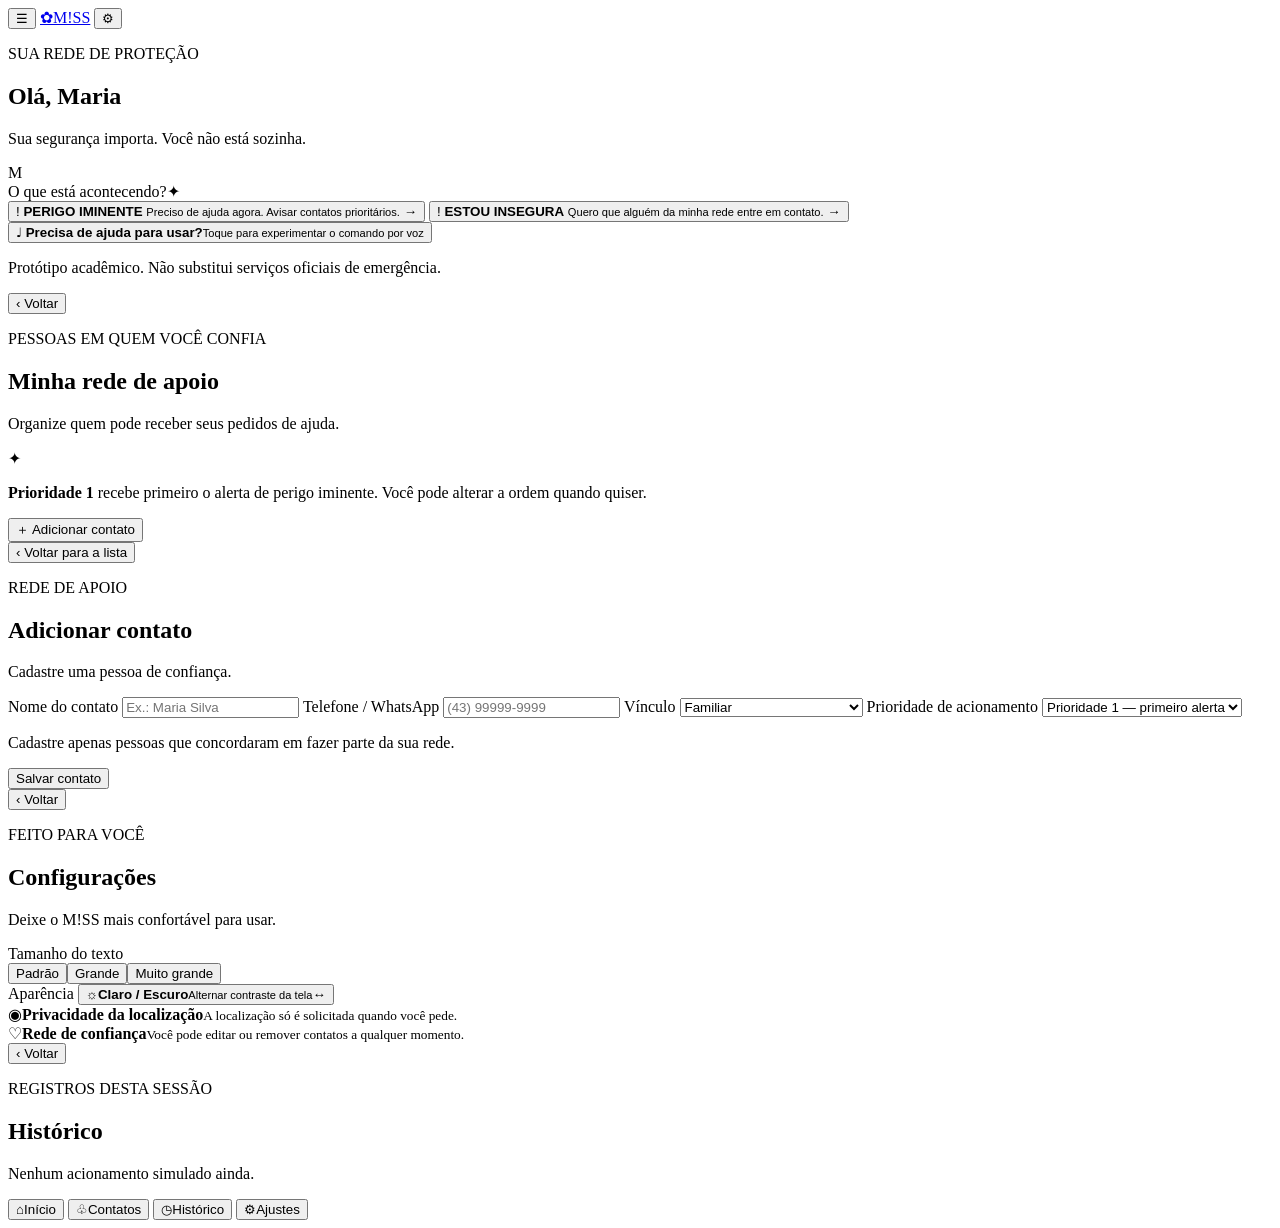
==== index.html @ 72f8124d "Add files via upload" ====
<!DOCTYPE html>
<html lang="pt-BR">
<head>
  <meta charset="UTF-8">
  <meta name="viewport" content="width=device-width, initial-scale=1">
  <meta name="theme-color" content="#fff1f4">
  <title>M!SS — Rede de proteção</title>
  <link rel="stylesheet" href="styles.css">
</head>
<body>
  <div class="app-shell">
    <header class="topbar">
      <button class="icon-button" id="menuButton" aria-label="Abrir menu">☰</button>
      <a class="logo" href="#" aria-label="M!SS início"><span class="logo-flower">✿</span>M!SS</a>
      <button class="icon-button" id="settingsButton" aria-label="Configurações">⚙</button>
    </header>

    <main>
      <section id="homeScreen" class="screen active" aria-labelledby="homeTitle">
        <div class="greeting">
          <div>
            <p class="eyebrow">SUA REDE DE PROTEÇÃO</p>
            <h1 id="homeTitle">Olá, Maria</h1>
            <p class="subheading">Sua segurança importa. Você não está sozinha.</p>
          </div>
          <div class="avatar">M</div>
        </div>

        <div class="section-label"><span>O que está acontecendo?</span><span class="sparkle">✦</span></div>

        <button class="alert-card urgent" id="dangerButton">
          <span class="alert-symbol">!</span>
          <span class="alert-text">
            <strong>PERIGO IMINENTE</strong>
            <small>Preciso de ajuda agora. Avisar contatos prioritários.</small>
          </span>
          <span class="card-arrow">→</span>
        </button>

        <button class="alert-card worried" id="unsafeButton">
          <span class="alert-symbol">!</span>
          <span class="alert-text">
            <strong>ESTOU INSEGURA</strong>
            <small>Quero que alguém da minha rede entre em contato.</small>
          </span>
          <span class="card-arrow">→</span>
        </button>

        <button class="voice-button" id="voiceButton">
          <span class="mic">♩</span>
          <span><strong>Precisa de ajuda para usar?</strong><small>Toque para experimentar o comando por voz</small></span>
        </button>
        <p class="disclaimer">Protótipo acadêmico. Não substitui serviços oficiais de emergência.</p>
      </section>

      <section id="contactsScreen" class="screen" aria-labelledby="contactsTitle">
        <button class="back-button" data-screen="homeScreen">‹ Voltar</button>
        <div class="page-heading">
          <p class="eyebrow">PESSOAS EM QUEM VOCÊ CONFIA</p>
          <h1 id="contactsTitle">Minha rede de apoio</h1>
          <p class="subheading">Organize quem pode receber seus pedidos de ajuda.</p>
        </div>
        <div class="priority-note"><span>✦</span><p><strong>Prioridade 1</strong> recebe primeiro o alerta de perigo iminente. Você pode alterar a ordem quando quiser.</p></div>
        <div id="contactList" class="contact-list"></div>
        <button id="addContactButton" class="primary-button full-width">＋ Adicionar contato</button>
      </section>

      <section id="addContactScreen" class="screen" aria-labelledby="addContactTitle">
        <button class="back-button" data-screen="contactsScreen">‹ Voltar para a lista</button>
        <div class="page-heading">
          <p class="eyebrow">REDE DE APOIO</p>
          <h1 id="addContactTitle">Adicionar contato</h1>
          <p class="subheading">Cadastre uma pessoa de confiança.</p>
        </div>
        <form id="contactForm" class="form-card">
          <label for="nameInput">Nome do contato</label>
          <input id="nameInput" name="name" required maxlength="70" placeholder="Ex.: Maria Silva">
          <label for="phoneInput">Telefone / WhatsApp</label>
          <input id="phoneInput" name="phone" type="tel" required maxlength="25" placeholder="(43) 99999-9999">
          <label for="roleInput">Vínculo</label>
          <select id="roleInput">
            <option>Familiar</option><option>Vizinha(o)</option><option>Amiga(o)</option><option>Polícia / serviço oficial</option><option>Outro contato de confiança</option>
          </select>
          <label for="priorityInput">Prioridade de acionamento</label>
          <select id="priorityInput">
            <option value="1">Prioridade 1 — primeiro alerta</option>
            <option value="2">Prioridade 2</option>
            <option value="3">Prioridade 3</option>
          </select>
          <p class="form-hint">Cadastre apenas pessoas que concordaram em fazer parte da sua rede.</p>
          <button class="primary-button full-width" type="submit">Salvar contato</button>
        </form>
      </section>

      <section id="settingsScreen" class="screen" aria-labelledby="settingsTitle">
        <button class="back-button" data-screen="homeScreen">‹ Voltar</button>
        <div class="page-heading">
          <p class="eyebrow">FEITO PARA VOCÊ</p>
          <h1 id="settingsTitle">Configurações</h1>
          <p class="subheading">Deixe o M!SS mais confortável para usar.</p>
        </div>
        <div class="settings-card">
          <label for="fontSize">Tamanho do texto</label>
          <div class="segmented">
            <button data-font="normal">Padrão</button><button data-font="large">Grande</button><button data-font="xlarge">Muito grande</button>
          </div>
          <label for="themeToggle">Aparência</label>
          <button id="themeToggle" class="setting-row"><span>☼</span><span><strong>Claro / Escuro</strong><small>Alternar contraste da tela</small></span><b>↔</b></button>
          <div class="setting-row"><span>◉</span><span><strong>Privacidade da localização</strong><small>A localização só é solicitada quando você pede.</small></span></div>
          <div class="setting-row"><span>♡</span><span><strong>Rede de confiança</strong><small>Você pode editar ou remover contatos a qualquer momento.</small></span></div>
        </div>
      </section>

      <section id="historyScreen" class="screen" aria-labelledby="historyTitle">
        <button class="back-button" data-screen="homeScreen">‹ Voltar</button>
        <div class="page-heading"><p class="eyebrow">REGISTROS DESTA SESSÃO</p><h1 id="historyTitle">Histórico</h1></div>
        <div id="historyList" class="history-list"></div>
        <p id="historyEmpty" class="empty-state">Nenhum acionamento simulado ainda.</p>
      </section>
    </main>

    <nav class="bottom-nav" aria-label="Navegação principal">
      <button class="nav-item active" data-screen="homeScreen"><span>⌂</span>Início</button>
      <button class="nav-item" data-screen="contactsScreen"><span>♧</span>Contatos</button>
      <button class="nav-item" data-screen="historyScreen"><span>◷</span>Histórico</button>
      <button class="nav-item" data-screen="settingsScreen"><span>⚙</span>Ajustes</button>
    </nav>
  </div>

  <dialog id="alertDialog" class="modal">
    <form method="dialog" id="alertForm">
      <div id="modalIcon" class="modal-icon">!</div>
      <p id="modalEyebrow" class="eyebrow">CONFIRMAÇÃO</p>
      <h2 id="modalTitle">Confirmar pedido?</h2>
      <p id="modalDescription"></p>
      <div id="modalRecipients" class="recipient-preview"></div>
      <div id="modalLocation" class="location-preview" hidden></div>
      <p class="modal-warning">Modo de demonstração: nenhuma mensagem será enviada e nenhum serviço de emergência será acionado.</p>
      <div class="modal-actions">
        <button class="secondary-button" value="cancel">Voltar</button>
        <button id="confirmAlert" class="primary-button" value="confirm">Simular pedido</button>
      </div>
    </form>
  </dialog>
  <div id="toast" class="toast" role="status" aria-live="polite" hidden></div>
  <script src="js/model.js"></script>
  <script src="js/view.js"></script>
  <script src="js/controller.js"></script>
</body>
</html>
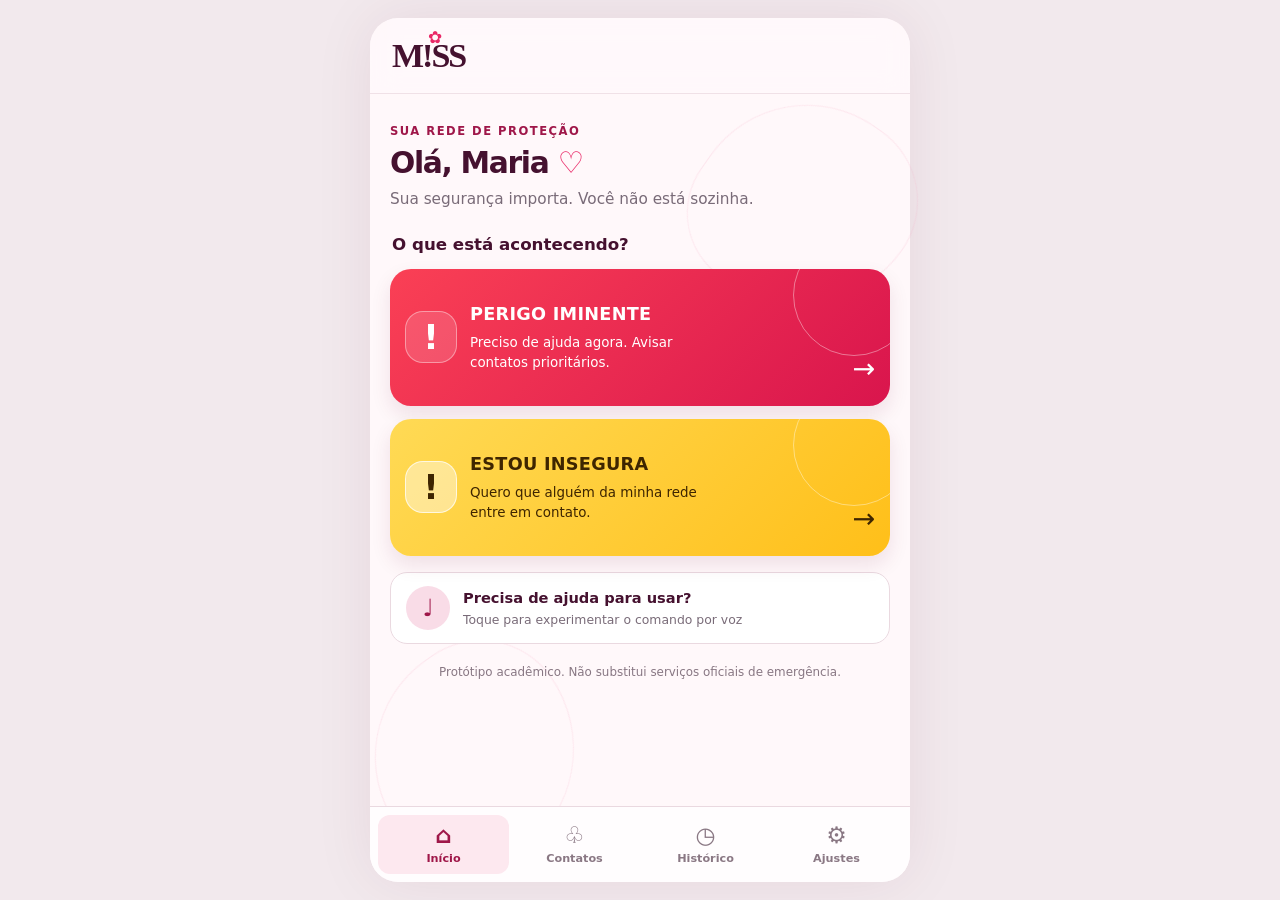
==== commit 7424cfec: "Update" ====
--- a/index.html
+++ b/index.html
@@ -10,9 +10,7 @@
 <body>
   <div class="app-shell">
     <header class="topbar">
-      <button class="icon-button" id="menuButton" aria-label="Abrir menu">☰</button>
       <a class="logo" href="#" aria-label="M!SS início"><span class="logo-flower">✿</span>M!SS</a>
-      <button class="icon-button" id="settingsButton" aria-label="Configurações">⚙</button>
     </header>
 
     <main>
@@ -20,13 +18,14 @@
         <div class="greeting">
           <div>
             <p class="eyebrow">SUA REDE DE PROTEÇÃO</p>
-            <h1 id="homeTitle">Olá, Maria</h1>
+            <h1 id="homeTitle">Olá, Maria <span class="wave">♡</span></h1>
             <p class="subheading">Sua segurança importa. Você não está sozinha.</p>
           </div>
-          <div class="avatar">M</div>
         </div>
 
-        <div class="section-label"><span>O que está acontecendo?</span><span class="sparkle">✦</span></div>
+        
+
+        <div class="section-label"><span>O que está acontecendo?</span></div>
 
         <button class="alert-card urgent" id="dangerButton">
           <span class="alert-symbol">!</span>
@@ -50,6 +49,8 @@
           <span class="mic">♩</span>
           <span><strong>Precisa de ajuda para usar?</strong><small>Toque para experimentar o comando por voz</small></span>
         </button>
+
+        
         <p class="disclaimer">Protótipo acadêmico. Não substitui serviços oficiais de emergência.</p>
       </section>
 
@@ -60,7 +61,7 @@
           <h1 id="contactsTitle">Minha rede de apoio</h1>
           <p class="subheading">Organize quem pode receber seus pedidos de ajuda.</p>
         </div>
-        <div class="priority-note"><span>✦</span><p><strong>Prioridade 1</strong> recebe primeiro o alerta de perigo iminente. Você pode alterar a ordem quando quiser.</p></div>
+        <div class="priority-note"><p><strong>Prioridade 1</strong> recebe primeiro o alerta de perigo iminente. Você pode alterar a ordem quando quiser.</p></div>
         <div id="contactList" class="contact-list"></div>
         <button id="addContactButton" class="primary-button full-width">＋ Adicionar contato</button>
       </section>
@@ -143,8 +144,8 @@
     </form>
   </dialog>
   <div id="toast" class="toast" role="status" aria-live="polite" hidden></div>
-  <script src="js/model.js"></script>
-  <script src="js/view.js"></script>
-  <script src="js/controller.js"></script>
+  <script src="model.js"></script>
+  <script src="view.js"></script>
+  <script src="controller.js"></script>
 </body>
 </html>
--- a/styles.css
+++ b/styles.css
@@ -0,0 +1,133 @@
+:root {
+  --pink:#e92867; --pink-dark:#9f1749; --rose:#f9dce7; --rose-pale:#fff5f7;
+  --plum:#45112f; --ink:#382637; --muted:#796b78; --line:#ead9e0;
+  --white:#fff; --bg:#fff8fa; --danger:#f32e3e; --danger-deep:#bd152c;
+  --yellow:#ffca2e; --yellow-deep:#6b4000; --shadow:0 12px 34px #7d244014;
+}
+*{box-sizing:border-box}
+html{font-size:17px}
+body{margin:0;background:#f2e9ed;color:var(--ink);font-family:Inter,ui-sans-serif,system-ui,-apple-system,"Segoe UI",sans-serif;line-height:1.45}
+button,input,select{font:inherit}
+button{cursor:pointer}
+button:focus-visible,input:focus-visible,select:focus-visible{outline:3px solid #4b74ff;outline-offset:3px}
+.app-shell{position:relative;width:min(100%,540px);min-height:100dvh;margin:0 auto;background:var(--bg);overflow:hidden;box-shadow:0 0 60px #5a173014}
+.app-shell::before,.app-shell::after{content:"";position:fixed;pointer-events:none;width:210px;height:210px;border:1px solid #f4a9c3;border-radius:58% 42% 62% 38%;opacity:.22;transform:rotate(35deg);z-index:0}
+.app-shell::before{top:100px;right:calc(50% - 270px)}
+.app-shell::after{bottom:40px;left:calc(50% - 270px);transform:rotate(-35deg)}
+.topbar{height:76px;padding:0 22px;display:flex;align-items:center;justify-content:space-between;border-bottom:1px solid #f0e1e7;background:#fff9fbdd;backdrop-filter:blur(14px);position:sticky;top:0;z-index:5}
+.logo{position:relative;color:var(--plum);text-decoration:none;font-family:Georgia,serif;font-size:2rem;font-weight:800;letter-spacing:-2px}
+.logo-flower{position:absolute;color:var(--pink);font-family:system-ui;font-size:1rem;top:-6px;left:36px;letter-spacing:0}
+.icon-button{border:0;background:transparent;color:var(--plum);font-size:1.5rem;width:44px;height:44px;border-radius:13px}
+.icon-button:hover{background:var(--rose)}
+main{position:relative;z-index:1;padding:24px 20px 100px}
+.screen{display:none;animation:fadein .18s ease}
+.screen.active{display:block}
+@keyframes fadein{from{opacity:.55;transform:translateY(4px)}to{opacity:1;transform:none}}
+.greeting{display:flex;justify-content:space-between;align-items:center;margin:5px 0 22px}
+.eyebrow{font-size:.68rem;letter-spacing:.13em;font-weight:850;color:var(--pink-dark);margin:0 0 6px}
+h1{font-size:1.75rem;line-height:1.15;letter-spacing:-.045em;margin:0;color:var(--plum)}
+h2{font-size:1.3rem;margin:.2rem 0 .5rem;color:var(--plum)}
+.subheading{font-size:.9rem;color:var(--muted);margin:.5rem 0 0}
+.wave{color:var(--pink)}
+.avatar{width:49px;height:49px;border-radius:18px;background:linear-gradient(140deg,#ffd8e5,#f8a8c4);color:var(--plum);display:grid;place-items:center;font-weight:850;font-size:1.3rem;border:1px solid #f0a6c0}
+.location-card{display:flex;align-items:center;gap:12px;padding:13px;background:#fff;border:1px solid var(--line);border-radius:17px;box-shadow:0 5px 20px #7d24400a;margin-bottom:25px}
+.location-icon{width:42px;height:42px;display:grid;place-items:center;background:#fce5ed;border-radius:14px;color:var(--pink-dark);font-size:1.5rem}
+.location-copy{flex:1;min-width:0}
+.location-copy strong,.location-copy span{display:block}
+.location-copy strong{font-size:.82rem}
+.location-copy span{font-size:.72rem;color:var(--muted);margin-top:2px}
+.small-outline{background:white;border:1px solid #d98da9;color:var(--pink-dark);border-radius:10px;padding:8px 10px;font-size:.78rem;font-weight:800}
+.section-label{display:flex;justify-content:space-between;align-items:center;font-size:.98rem;font-weight:850;color:var(--plum);margin:0 2px 12px}
+.sparkle{color:var(--pink);font-size:1.3rem}
+.alert-card{width:100%;display:flex;align-items:center;gap:13px;text-align:left;border:0;border-radius:21px;padding:17px 15px;margin-bottom:13px;box-shadow:0 9px 20px #6b16351b;position:relative;overflow:hidden;min-height:137px}
+.alert-card::after{content:"";position:absolute;right:-25px;top:-35px;width:120px;height:120px;border:1px solid #ffffff65;border-radius:50%}
+.urgent{background:linear-gradient(135deg,#fa4055,#d9154d);color:white}
+.worried{background:linear-gradient(135deg,#ffda55,#ffbf19);color:#3e2500}
+.alert-symbol{flex:0 0 52px;height:52px;border-radius:18px;display:grid;place-items:center;background:#ffffff24;border:1px solid #ffffff66;font-size:2rem;font-weight:900}
+.worried .alert-symbol{background:#ffffff68;border-color:#ffffffb5}
+.alert-text{display:grid;gap:5px;flex:1}
+.alert-text strong{font-size:1.04rem;letter-spacing:.015em}
+.alert-text small{font-size:.79rem;line-height:1.45;max-width:260px}
+.card-arrow{font-size:1.6rem;align-self:flex-end}
+.voice-button{display:flex;align-items:center;gap:13px;width:100%;padding:13px 15px;margin:16px 0 20px;border:1px solid var(--line);border-radius:17px;background:#fff;color:var(--plum);text-align:left}
+.mic{display:grid;place-items:center;width:44px;height:44px;border-radius:50%;background:var(--rose);color:var(--pink-dark);font-size:1.4rem}
+.voice-button strong,.voice-button small{display:block}
+.voice-button strong{font-size:.86rem}
+.voice-button small{font-size:.73rem;color:var(--muted);margin-top:3px}
+.quick-links{display:grid;gap:8px}
+.quick-links button{display:flex;align-items:center;gap:12px;border:1px solid var(--line);background:#fff;border-radius:13px;padding:13px;color:var(--plum);font-weight:750;text-align:left}
+.quick-links button span{color:var(--pink);font-size:1.3rem}
+.quick-links button b{margin-left:auto;font-size:1.4rem;font-weight:500;color:var(--muted)}
+.disclaimer{font-size:.7rem;color:#887783;text-align:center;margin:20px 10px 0}
+.bottom-nav{position:fixed;z-index:6;bottom:0;left:50%;transform:translateX(-50%);width:min(100%,540px);height:76px;display:flex;justify-content:space-around;align-items:center;padding:6px 8px calc(6px + env(safe-area-inset-bottom));background:#fffdfef0;backdrop-filter:blur(16px);border-top:1px solid var(--line)}
+.nav-item{flex:1;display:grid;justify-items:center;gap:2px;border:0;border-radius:12px;padding:7px 2px;background:transparent;color:#8a7884;font-size:.66rem;font-weight:700}
+.nav-item span{font-size:1.35rem;line-height:1.2}
+.nav-item.active{color:var(--pink-dark);background:#fde8ef}
+.back-button{border:0;background:transparent;color:var(--pink-dark);font-weight:800;padding:4px 0 18px}
+.page-heading{margin-bottom:20px}
+.priority-note{display:flex;gap:10px;background:#fff0f5;border:1px solid #f4c5d6;border-radius:14px;padding:12px;margin-bottom:15px;font-size:.78rem}
+.priority-note span{color:var(--pink);font-size:1.25rem}
+.priority-note p{margin:0}
+.priority-note strong{display:block;color:var(--pink-dark)}
+.contact-list{display:grid;gap:10px;margin-bottom:16px}
+.contact-item{display:flex;align-items:center;gap:11px;background:#fff;border:1px solid var(--line);border-radius:15px;padding:12px}
+.contact-avatar{width:45px;height:45px;flex:0 0 45px;border-radius:15px;display:grid;place-items:center;background:linear-gradient(140deg,#fbe6ed,#f7c0d3);color:var(--plum);font-weight:900}
+.contact-details{min-width:0;flex:1}
+.contact-details strong,.contact-details small{display:block;overflow-wrap:anywhere}
+.contact-details strong{font-size:.9rem}
+.contact-details small{font-size:.74rem;color:var(--muted)}
+.priority-tag{display:inline-block;margin-top:4px;padding:2px 7px;border-radius:99px;font-size:.62rem;font-weight:850;background:#fce3eb;color:#9b1d4b}
+.priority-tag.p2{background:#fff0c5;color:#745000}
+.priority-tag.p3{background:#eee3f4;color:#694579}
+.contact-actions{display:flex;flex-direction:column;gap:4px}
+.contact-actions button{border:1px solid var(--line);border-radius:8px;background:white;color:var(--pink-dark);font-size:.72rem;padding:5px 7px}
+.primary-button,.secondary-button{min-height:48px;padding:11px 16px;border-radius:13px;font-weight:850;font-size:.9rem}
+.primary-button{border:0;background:linear-gradient(100deg,#ee2867,#d91658);color:#fff;box-shadow:0 6px 15px #e928672b}
+.primary-button:hover{filter:brightness(.97)}
+.secondary-button{background:white;border:1px solid #d7c5cd;color:var(--plum)}
+.full-width{width:100%}
+.form-card,.settings-card{background:#fff;border:1px solid var(--line);border-radius:18px;padding:17px;box-shadow:var(--shadow)}
+.form-card{display:grid;gap:8px}
+.form-card label,.settings-card>label{font-weight:800;font-size:.82rem;margin-top:6px}
+input,select{width:100%;min-height:48px;border:1px solid #dfcbd4;border-radius:12px;background:#fffafd;color:var(--ink);padding:10px 12px}
+input::placeholder{color:#a899a2}
+.form-hint{font-size:.75rem;color:var(--muted);margin:6px 0}
+.segmented{display:flex;gap:5px;margin:7px 0 18px}
+.segmented button{flex:1;padding:9px 4px;border-radius:10px;border:1px solid var(--line);background:white;color:var(--plum);font-size:.75rem}
+.segmented button.selected{background:#fde5ee;border-color:#ef83a9;color:var(--pink-dark);font-weight:850}
+.setting-row{width:100%;display:flex;align-items:center;gap:12px;text-align:left;background:#fff;border:0;border-top:1px solid #f0e2e8;padding:15px 2px;color:var(--plum)}
+.setting-row>span:first-child{font-size:1.25rem;color:var(--pink)}
+.setting-row>span:nth-child(2){flex:1}
+.setting-row strong,.setting-row small{display:block}
+.setting-row strong{font-size:.85rem}
+.setting-row small{font-size:.74rem;color:var(--muted);margin-top:3px}
+.setting-row b{color:var(--pink);font-size:1.1rem}
+.history-list{display:grid;gap:10px}
+.history-item{display:flex;gap:12px;background:white;border:1px solid var(--line);border-radius:14px;padding:13px}
+.history-dot{width:12px;height:12px;border-radius:50%;margin-top:5px;background:#eab42a;flex:0 0 12px}
+.history-dot.urgent{background:var(--danger)}
+.history-item strong,.history-item small{display:block}
+.history-item strong{font-size:.88rem}
+.history-item small{font-size:.74rem;color:var(--muted);margin-top:3px}
+.empty-state{text-align:center;color:var(--muted);background:white;border:1px dashed var(--line);border-radius:14px;padding:20px;font-size:.85rem}
+.modal{border:0;border-radius:22px;padding:0;width:min(460px,calc(100% - 28px));box-shadow:0 25px 80px #45112f4a;color:var(--ink)}
+.modal::backdrop{background:#2d1225a8;backdrop-filter:blur(4px)}
+.modal form{padding:24px}
+.modal-icon{width:52px;height:52px;border-radius:17px;background:#fde2ea;color:var(--pink-dark);display:grid;place-items:center;font-size:1.7rem;font-weight:900;margin-bottom:15px}
+.modal-icon.urgent{background:#ffe1e5;color:#b20f2b}
+.modal-icon.worried{background:#fff0bd;color:#724400}
+.modal p{font-size:.88rem}
+.recipient-preview,.location-preview{background:#fff4f7;border:1px solid #f2d5e0;border-radius:12px;padding:12px;font-size:.8rem;margin:12px 0}
+.modal-warning{font-size:.73rem!important;color:#7d4b14}
+.modal-actions{display:flex;gap:9px;margin-top:18px}
+.modal-actions button{flex:1}
+.toast{position:fixed;z-index:10;bottom:90px;left:50%;transform:translateX(-50%);width:min(92%,480px);padding:14px 16px;background:#43132f;color:white;border-radius:14px;box-shadow:0 10px 30px #0002;font-size:.85rem}
+body.dark{--bg:#211a24;--white:#2c222e;--ink:#f8edf3;--plum:#ffe1ee;--muted:#c7b3c0;--line:#51404e}
+body.dark .app-shell{background:var(--bg)}
+body.dark .topbar,body.dark .bottom-nav{background:#2c222eeb;border-color:var(--line)}
+body.dark .location-card,body.dark .voice-button,body.dark .quick-links button,body.dark .contact-item,body.dark .form-card,body.dark .settings-card,body.dark .history-item,body.dark .empty-state,body.dark input,body.dark select{background:#302632;color:var(--ink);border-color:var(--line)}
+body.dark .segmented button,body.dark .contact-actions button,body.dark .secondary-button{background:#302632;color:var(--ink);border-color:var(--line)}
+body.large-text{font-size:19px}
+body.xlarge-text{font-size:21px}
+@media(min-width:541px){body{padding:18px 0}.app-shell{min-height:calc(100dvh - 36px);border-radius:28px}.topbar{border-radius:28px 28px 0 0}.bottom-nav{bottom:18px;border-radius:0 0 28px 28px}}
+@media(prefers-reduced-motion:reduce){*,*::before,*::after{animation:none!important;transition:none!important}}
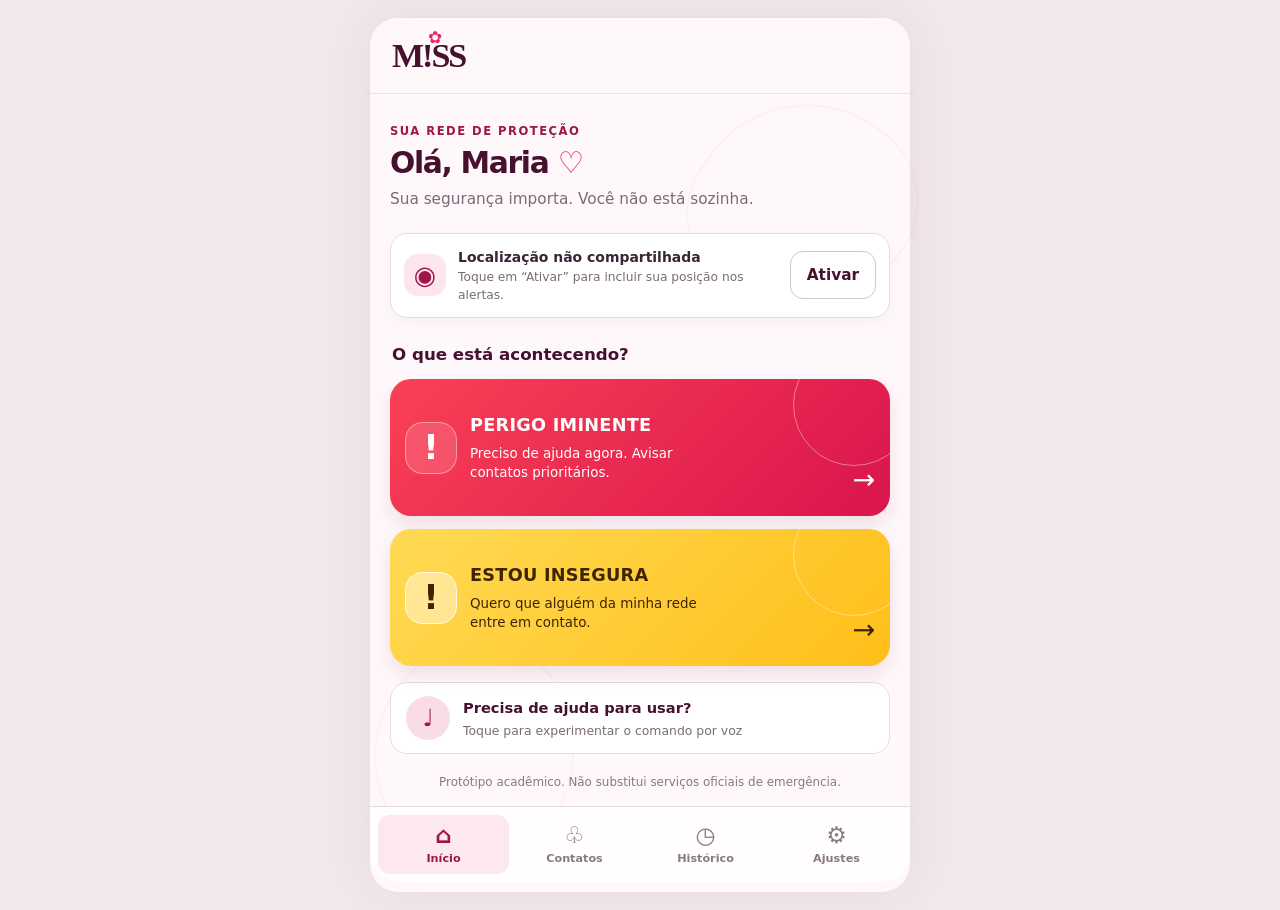
==== commit 9e821aa4: "Corrige notificação" ====
--- a/index.html
+++ b/index.html
@@ -23,7 +23,11 @@
           </div>
         </div>
 
-        
+        <div class="location-card">
+          <span class="location-icon">◉</span>
+          <span class="location-copy"><strong id="locationTitle">Localização não compartilhada</strong><span id="locationText">Toque em “Ativar” para incluir sua posição nos alertas.</span></span>
+          <button id="locationButton" class="secondary-button" type="button">Ativar</button>
+        </div>
 
         <div class="section-label"><span>O que está acontecendo?</span></div>
 
@@ -136,10 +140,11 @@
       <p id="modalDescription"></p>
       <div id="modalRecipients" class="recipient-preview"></div>
       <div id="modalLocation" class="location-preview" hidden></div>
-      <p class="modal-warning">Modo de demonstração: nenhuma mensagem será enviada e nenhum serviço de emergência será acionado.</p>
+      <div id="modalSend" class="send-list" hidden></div>
+      <p id="modalWarning" class="modal-warning">Ao confirmar, o WhatsApp abrirá com a mensagem pronta para o primeiro contato; use os botões para avisar os demais. Em emergência real, ligue 190.</p>
       <div class="modal-actions">
-        <button class="secondary-button" value="cancel">Voltar</button>
-        <button id="confirmAlert" class="primary-button" value="confirm">Simular pedido</button>
+        <button id="cancelAlert" class="secondary-button" value="cancel">Voltar</button>
+        <button id="confirmAlert" class="primary-button" value="confirm">Enviar pedido</button>
       </div>
     </form>
   </dialog>
--- a/styles.css
+++ b/styles.css
@@ -131,3 +131,9 @@
 body.xlarge-text{font-size:21px}
 @media(min-width:541px){body{padding:18px 0}.app-shell{min-height:calc(100dvh - 36px);border-radius:28px}.topbar{border-radius:28px 28px 0 0}.bottom-nav{bottom:18px;border-radius:0 0 28px 28px}}
 @media(prefers-reduced-motion:reduce){*,*::before,*::after{animation:none!important;transition:none!important}}
+
+.send-list{display:flex;flex-direction:column;gap:8px;margin:12px 0}
+.send-list p{margin:0 0 4px;font-weight:700}
+.send-link{display:block;padding:13px 14px;border-radius:13px;background:#e8f8ee;border:1px solid #b6e3c6;color:#14532d;font-weight:800;font-size:.88rem;text-decoration:none}
+.send-link:hover{filter:brightness(.97)}
+body.dark .send-link{background:#1f3a2b;border-color:#2f6b49;color:#c9f2d8}
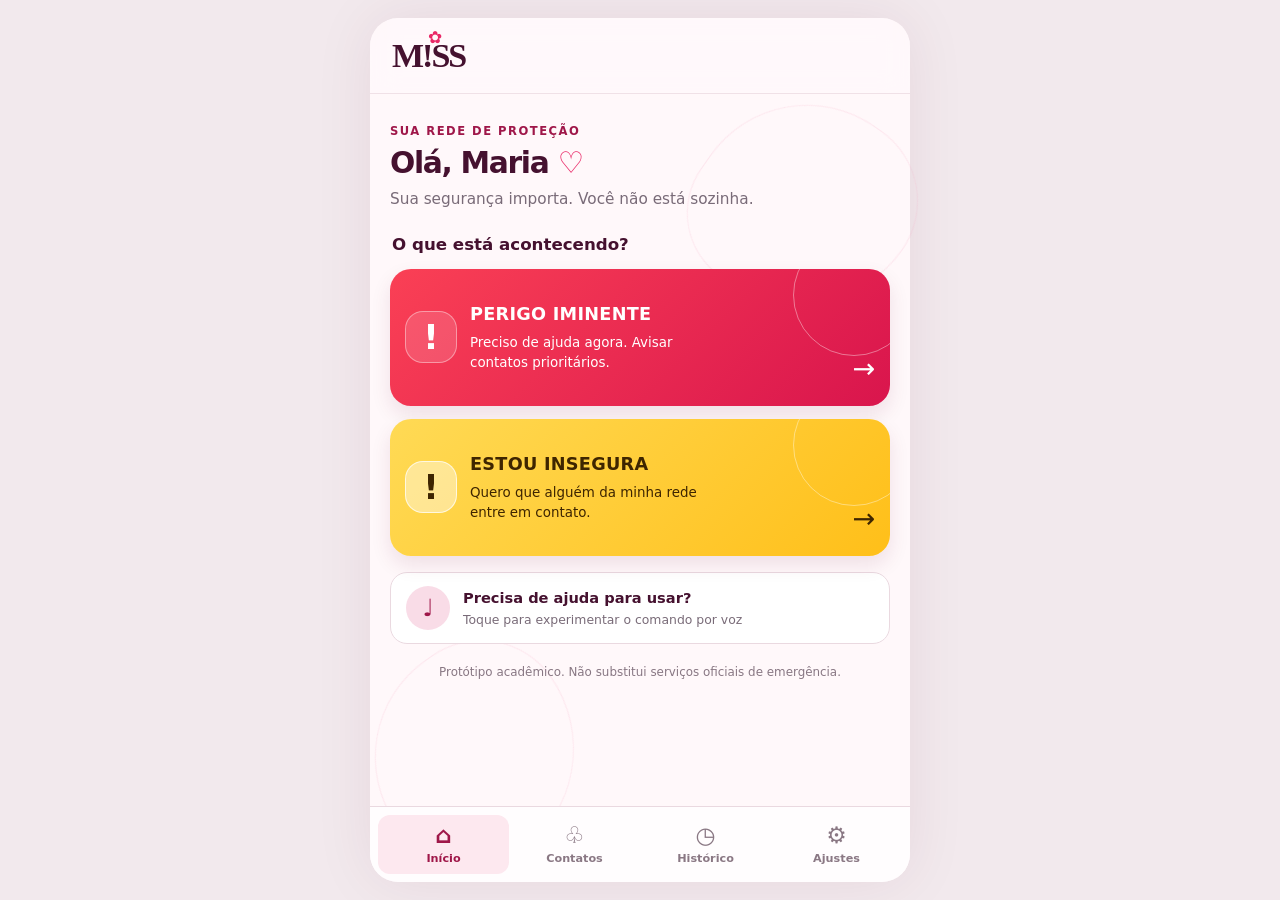
==== commit b6e46a5c: "Corrige notificação" ====
--- a/index.html
+++ b/index.html
@@ -21,12 +21,6 @@
             <h1 id="homeTitle">Olá, Maria <span class="wave">♡</span></h1>
             <p class="subheading">Sua segurança importa. Você não está sozinha.</p>
           </div>
-        </div>
-
-        <div class="location-card">
-          <span class="location-icon">◉</span>
-          <span class="location-copy"><strong id="locationTitle">Localização não compartilhada</strong><span id="locationText">Toque em “Ativar” para incluir sua posição nos alertas.</span></span>
-          <button id="locationButton" class="secondary-button" type="button">Ativar</button>
         </div>
 
         <div class="section-label"><span>O que está acontecendo?</span></div>
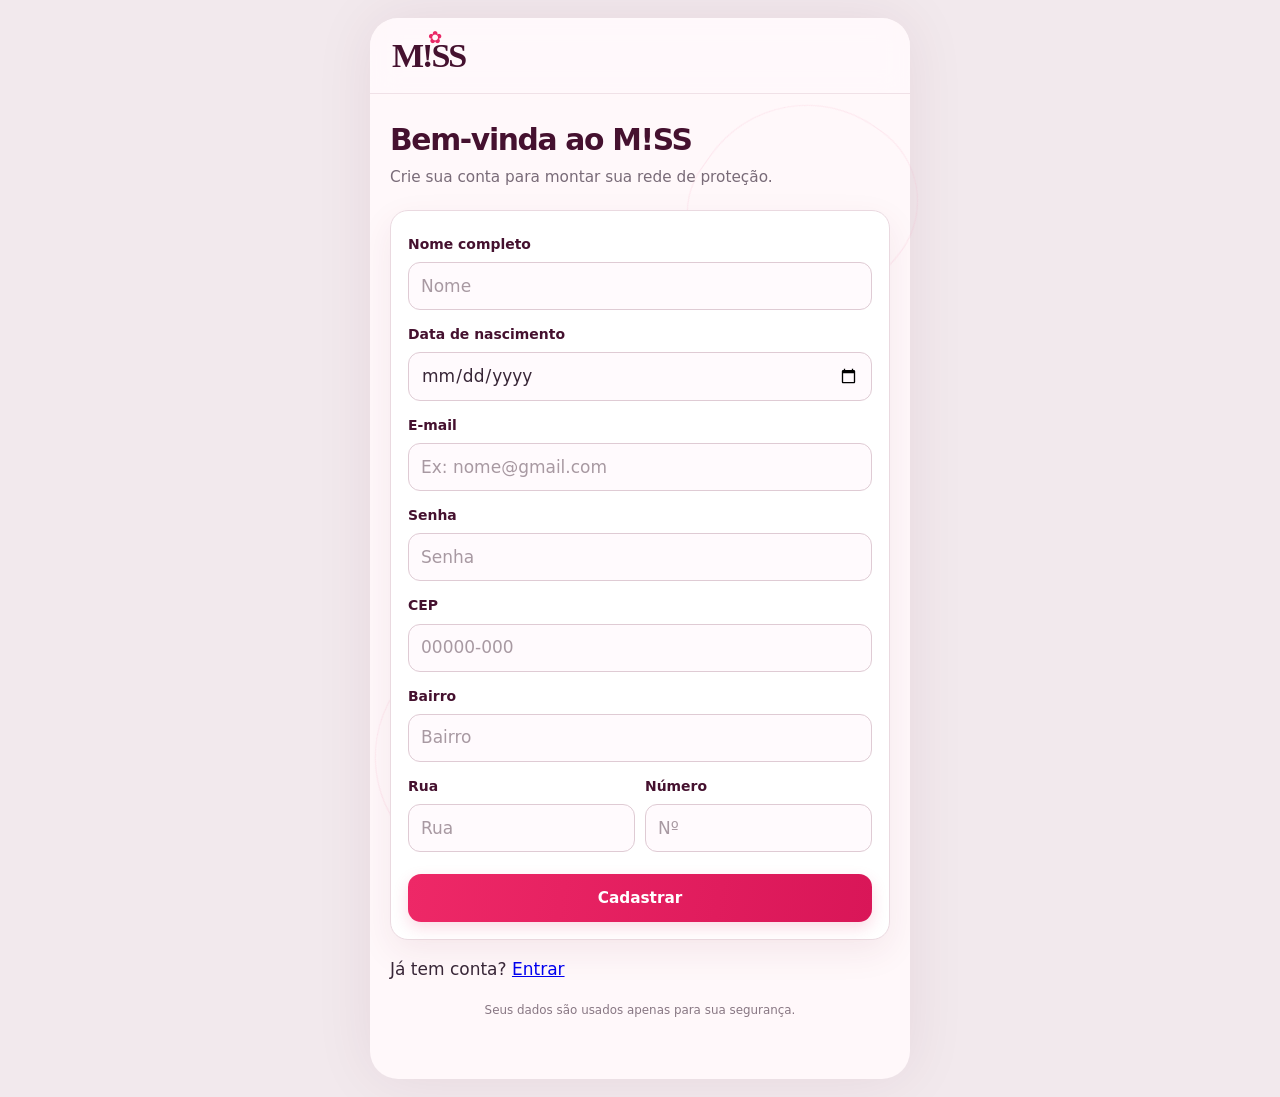
==== commit 19f321ac: "Adiciona guard.js ao index" ====
--- a/index.html
+++ b/index.html
@@ -5,6 +5,7 @@
   <meta name="viewport" content="width=device-width, initial-scale=1">
   <meta name="theme-color" content="#fff1f4">
   <title>M!SS — Rede de proteção</title>
+  <script src="guard.js"></script>
   <link rel="stylesheet" href="styles.css">
 </head>
 <body>
@@ -147,4 +148,4 @@
   <script src="view.js"></script>
   <script src="controller.js"></script>
 </body>
-</html>
+</html>
